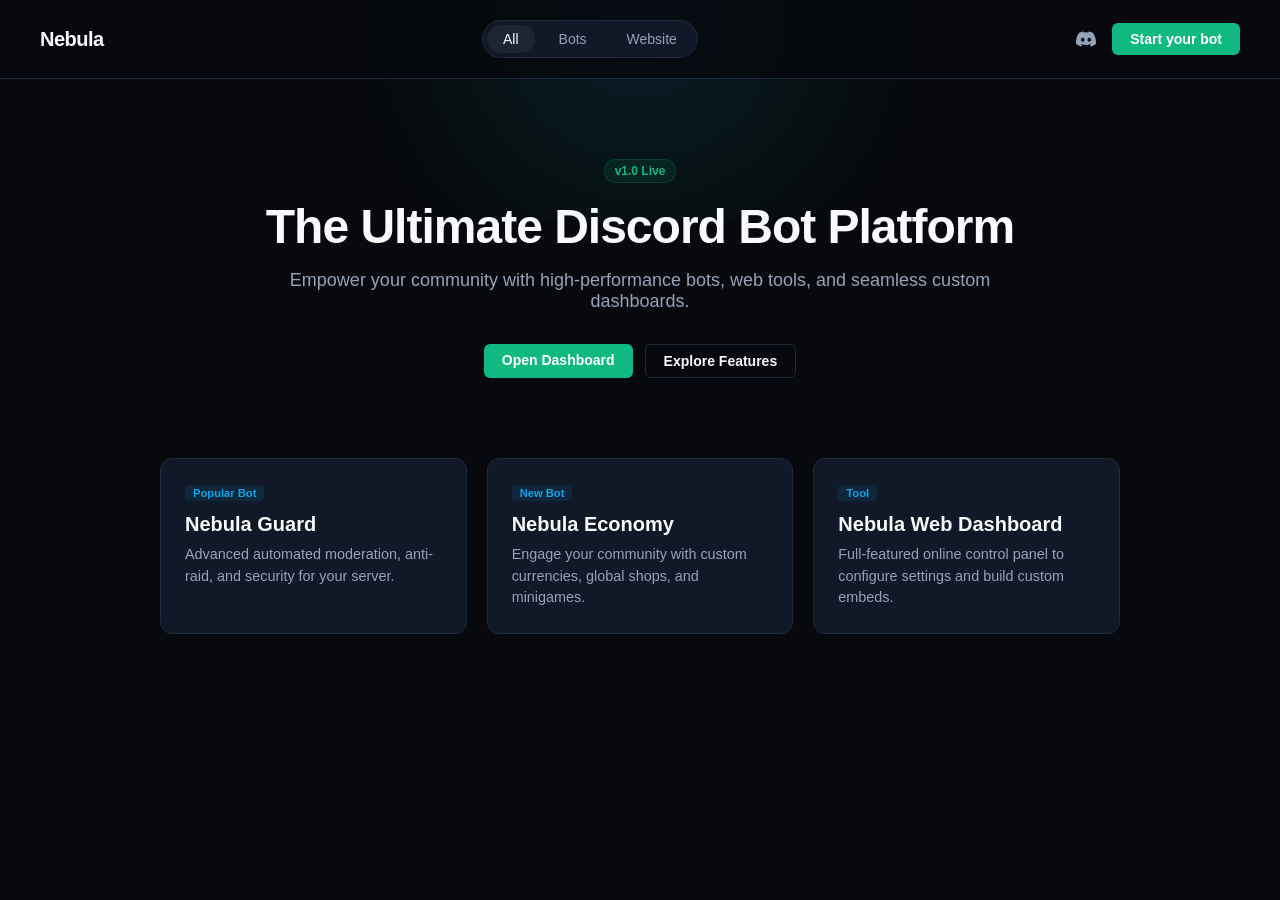
==== index.html @ f9d6f160 "Add Nebula website files" ====
<!DOCTYPE html>
<html lang="en">
<head>
    <meta charset="UTF-8">
    <meta name="viewport" content="width=device-width, initial-scale=1.0">
    <title>Nebula — Discord Bot Platform</title>
    <link rel="stylesheet" href="style.css">
</head>
<body>

    <!-- Background Ambient Glow Animation -->
    <div class="bg-glow"></div>

    <!-- Navigation Bar -->
    <header class="navbar">
        <div class="nav-left">
            <span class="logo">Nebula</span>
        </div>
        
        <nav class="nav-center" id="nav-tabs">
            <!-- Populated dynamically via script.js -->
        </nav>

        <div class="nav-right">
            <a href="https://discord.com" target="_blank" class="discord-icon-link" aria-label="Discord">
                <!-- Official Discord Icon SVG -->
                <svg width="20" height="20" viewBox="0 0 127.14 96.36" fill="currentColor">
                    <path d="M107.7,8.07A105.15,105.15,0,0,0,81.47,0a72.06,72.06,0,0,0-3.36,6.83A97.68,97.68,0,0,0,49,6.83,72.37,72.37,0,0,0,45.64,0,105.89,105.89,0,0,0,19.39,8.09C2.79,32.65-1.71,56.6.54,80.21h0A105.73,105.73,0,0,0,32.71,96.36,77.7,77.7,0,0,0,39.6,85.25a68.42,68.42,0,0,1-10.85-5.18c.91-.66,1.8-1.34,2.66-2a75.57,75.57,0,0,0,64.32,0c.87.71,1.76,1.39,2.66,2a68.68,68.68,0,0,1-10.87,5.19,77,77,0,0,0,6.89,11.1,105.25,105.25,0,0,0,32.19-16.14c2.63-27.29-4.5-51.14-18.9-72.15ZM42.45,65.69C36.18,65.69,31,60,31,53s5.18-12.72,11.45-12.72S53.9,46,53.88,53,48.72,65.69,42.45,65.69Zm42.24,0C78.41,65.69,73.25,60,73.25,53s5.18-12.72,11.45-12.72S96.15,46,96.13,53,91,65.69,84.69,65.69Z"/>
                </svg>
            </a>
            <a href="dashboard.html" class="btn-green">Start your bot</a>
        </div>
    </header>

    <!-- Hero Section -->
    <main class="hero-section">
        <div class="hero-content">
            <span class="badge">v1.0 Live</span>
            <h1 id="site-title">The Ultimate Discord Bot Platform</h1>
            <p id="site-tagline">Empower your community with high-performance bots, web tools, and seamless custom dashboards.</p>
            <div class="hero-buttons">
                <a href="dashboard.html" class="btn-green">Open Dashboard</a>
                <a href="#items-grid" class="btn-outline">Explore Features</a>
            </div>
        </div>
    </main>

    <!-- Filterable Content Section -->
    <section class="catalog-section" id="items-grid">
        <div class="catalog-container" id="cards-container">
            <!-- Populated dynamically via script.js -->
        </div>
    </section>

    <script src="script.js"></script>
</body>
</html>
---- style.css ----
:root {
    --bg-deep: #07090e;
    --bg-card: #111827;
    --border-color: #1e293b;
    --accent-blue: #0ea5e9;
    --accent-green: #10b981;
    --accent-green-hover: #059669;
    --text-main: #f8fafc;
    --text-muted: #94a3b8;
}

* {
    box-sizing: border-box;
    margin: 0;
    padding: 0;
    font-family: -apple-system, BlinkMacSystemFont, "Segoe UI", Roboto, Helvetica, Arial, sans-serif;
}

body {
    background-color: var(--bg-deep);
    color: var(--text-main);
    min-height: 100vh;
    overflow-x: hidden;
}

/* Background Ambient Glow Animation */
.bg-glow {
    position: fixed;
    top: -20%;
    left: 50%;
    transform: translateX(-50%);
    width: 600px;
    height: 400px;
    background: radial-gradient(circle, rgba(14, 165, 233, 0.12) 0%, rgba(16, 185, 129, 0.05) 50%, transparent 80%);
    z-index: -1;
    animation: drift 10s ease-in-out infinite alternate;
}

@keyframes drift {
    0% { transform: translate(-50%, 0) scale(1); }
    100% { transform: translate(-45%, 30px) scale(1.1); }
}

/* Navbar */
.navbar {
    display: flex;
    justify-content: space-between;
    align-items: center;
    padding: 20px 40px;
    border-bottom: 1px solid var(--border-color);
    background: rgba(7, 9, 14, 0.8);
    backdrop-filter: blur(10px);
    position: sticky;
    top: 0;
    z-index: 100;
}

.logo {
    font-size: 1.25rem;
    font-weight: 700;
    letter-spacing: -0.5px;
    color: var(--text-main);
}

.nav-center {
    display: flex;
    gap: 8px;
    background: var(--bg-card);
    padding: 4px;
    border-radius: 9999px;
    border: 1px solid var(--border-color);
}

.nav-tab {
    background: transparent;
    border: none;
    color: var(--text-muted);
    padding: 6px 16px;
    border-radius: 9999px;
    font-size: 0.875rem;
    cursor: pointer;
    transition: all 0.2s ease;
}

.nav-tab:hover, .nav-tab.active {
    color: var(--text-main);
    background: rgba(255, 255, 255, 0.05);
}

.nav-right {
    display: flex;
    align-items: center;
    gap: 16px;
}

.discord-icon-link {
    color: var(--text-muted);
    display: flex;
    align-items: center;
    transition: color 0.2s;
}

.discord-icon-link:hover {
    color: var(--text-main);
}

/* Buttons */
.btn-green {
    background-color: var(--accent-green);
    color: #ffffff;
    padding: 8px 18px;
    border-radius: 6px;
    font-size: 0.875rem;
    font-weight: 600;
    text-decoration: none;
    transition: background-color 0.2s, transform 0.1s;
}

.btn-green:hover {
    background-color: var(--accent-green-hover);
}

.btn-outline {
    background: transparent;
    border: 1px solid var(--border-color);
    color: var(--text-main);
    padding: 8px 18px;
    border-radius: 6px;
    font-size: 0.875rem;
    font-weight: 600;
    text-decoration: none;
    transition: background 0.2s;
}

.btn-outline:hover {
    background: rgba(255, 255, 255, 0.05);
}

/* Hero Section */
.hero-section {
    padding: 80px 20px 40px;
    text-align: center;
    max-width: 800px;
    margin: 0 auto;
}

.badge {
    display: inline-block;
    background: rgba(16, 185, 129, 0.1);
    color: var(--accent-green);
    padding: 4px 10px;
    border-radius: 9999px;
    font-size: 0.75rem;
    font-weight: 600;
    margin-bottom: 16px;
    border: 1px solid rgba(16, 185, 129, 0.2);
}

.hero-content h1 {
    font-size: 3rem;
    font-weight: 800;
    letter-spacing: -1px;
    margin-bottom: 16px;
}

.hero-content p {
    color: var(--text-muted);
    font-size: 1.125rem;
    margin-bottom: 32px;
}

.hero-buttons {
    display: flex;
    justify-content: center;
    gap: 12px;
}

/* Catalog Section / Cards Grid */
.catalog-section {
    max-width: 1000px;
    margin: 40px auto 80px;
    padding: 0 20px;
}

.catalog-container {
    display: grid;
    grid-template-columns: repeat(auto-fit, minmax(280px, 1fr));
    gap: 20px;
}

.card {
    background-color: var(--bg-card);
    border: 1px solid var(--border-color);
    border-radius: 12px;
    padding: 24px;
    transition: transform 0.2s, border-color 0.2s;
}

.card:hover {
    transform: translateY(-3px);
    border-color: rgba(14, 165, 233, 0.4);
}

.card-badge {
    display: inline-block;
    font-size: 0.7rem;
    background: rgba(14, 165, 233, 0.1);
    color: var(--accent-blue);
    padding: 2px 8px;
    border-radius: 4px;
    margin-bottom: 12px;
    font-weight: 600;
}

.card h3 {
    font-size: 1.25rem;
    margin-bottom: 8px;
}

.card p {
    color: var(--text-muted);
    font-size: 0.9rem;
    line-height: 1.5;
}
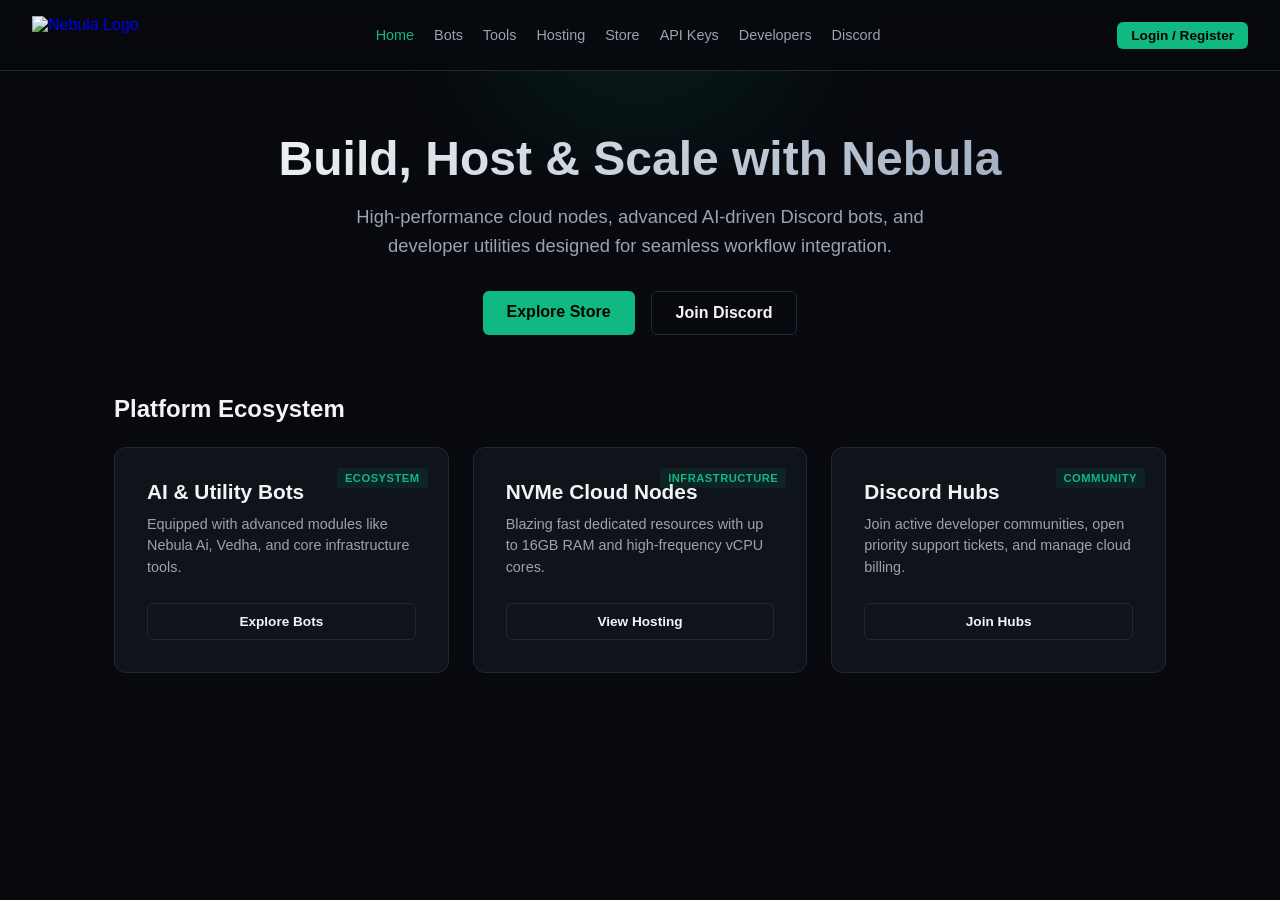
==== commit b24f9e7c: "Update storage safely without secrets" ====
--- a/index.html
+++ b/index.html
@@ -3,55 +3,82 @@
 <head>
     <meta charset="UTF-8">
     <meta name="viewport" content="width=device-width, initial-scale=1.0">
-    <title>Nebula — Discord Bot Platform</title>
+    <title>Home — Nebula</title>
     <link rel="stylesheet" href="style.css">
 </head>
 <body>
-
-    <!-- Background Ambient Glow Animation -->
     <div class="bg-glow"></div>
-
-    <!-- Navigation Bar -->
     <header class="navbar">
         <div class="nav-left">
-            <span class="logo">Nebula</span>
+            <a href="index.html" class="logo"><img src="nebula.png" alt="Nebula Logo"></a>
         </div>
-        
-        <nav class="nav-center" id="nav-tabs">
-            <!-- Populated dynamically via script.js -->
+        <nav class="nav-center">
+            <a href="index.html" class="nav-tab active">Home</a>
+            <a href="bots.html" class="nav-tab">Bots</a>
+            <a href="tools.html" class="nav-tab">Tools</a>
+            <a href="hosting.html" class="nav-tab">Hosting</a>
+            <a href="store.html" class="nav-tab">Store</a>
+            <a href="api-keys.html" class="nav-tab">API Keys</a>
+            <a href="dev.html" class="nav-tab">Developers</a>
+            <a href="discord.html" class="nav-tab">Discord</a>
         </nav>
-
-        <div class="nav-right">
-            <a href="https://discord.com" target="_blank" class="discord-icon-link" aria-label="Discord">
-                <!-- Official Discord Icon SVG -->
-                <svg width="20" height="20" viewBox="0 0 127.14 96.36" fill="currentColor">
-                    <path d="M107.7,8.07A105.15,105.15,0,0,0,81.47,0a72.06,72.06,0,0,0-3.36,6.83A97.68,97.68,0,0,0,49,6.83,72.37,72.37,0,0,0,45.64,0,105.89,105.89,0,0,0,19.39,8.09C2.79,32.65-1.71,56.6.54,80.21h0A105.73,105.73,0,0,0,32.71,96.36,77.7,77.7,0,0,0,39.6,85.25a68.42,68.42,0,0,1-10.85-5.18c.91-.66,1.8-1.34,2.66-2a75.57,75.57,0,0,0,64.32,0c.87.71,1.76,1.39,2.66,2a68.68,68.68,0,0,1-10.87,5.19,77,77,0,0,0,6.89,11.1,105.25,105.25,0,0,0,32.19-16.14c2.63-27.29-4.5-51.14-18.9-72.15ZM42.45,65.69C36.18,65.69,31,60,31,53s5.18-12.72,11.45-12.72S53.9,46,53.88,53,48.72,65.69,42.45,65.69Zm42.24,0C78.41,65.69,73.25,60,73.25,53s5.18-12.72,11.45-12.72S96.15,46,96.13,53,91,65.69,84.69,65.69Z"/>
-                </svg>
-            </a>
-            <a href="dashboard.html" class="btn-green">Start your bot</a>
-        </div>
+        <div class="nav-right" id="nav-auth-buttons"></div>
     </header>
 
-    <!-- Hero Section -->
-    <main class="hero-section">
-        <div class="hero-content">
-            <span class="badge">v1.0 Live</span>
-            <h1 id="site-title">The Ultimate Discord Bot Platform</h1>
-            <p id="site-tagline">Empower your community with high-performance bots, web tools, and seamless custom dashboards.</p>
-            <div class="hero-buttons">
-                <a href="dashboard.html" class="btn-green">Open Dashboard</a>
-                <a href="#items-grid" class="btn-outline">Explore Features</a>
+    <main style="max-width: 1100px; margin: 60px auto; padding: 0 24px;">
+        <!-- Hero Section -->
+        <div style="text-align: center; margin-bottom: 60px;">
+            <h1 style="font-size: 3rem; font-weight: 800; margin-bottom: 16px; background: linear-gradient(135deg, #fff, #94a3b8); -webkit-background-clip: text; -webkit-text-fill-color: transparent;">Build, Host & Scale with Nebula</h1>
+            <p style="color: var(--text-muted); font-size: 1.15rem; max-width: 650px; margin: 0 auto 30px; line-height: 1.6;">High-performance cloud nodes, advanced AI-driven Discord bots, and developer utilities designed for seamless workflow integration.</p>
+            <div style="display: flex; justify-content: center; gap: 16px;">
+                <a href="store.html" class="btn-green" style="padding: 12px 24px; text-decoration:none; font-weight: 600;">Explore Store</a>
+                <a href="discord.html" class="btn-outline" style="padding: 12px 24px; text-decoration:none; font-weight: 600;">Join Discord</a>
             </div>
         </div>
+
+        <!-- Ecosystem Grid (Loaded from data.json) -->
+        <h2 style="font-size: 1.5rem; margin-bottom: 24px; font-weight: 700;">Platform Ecosystem</h2>
+        <div id="home-ecosystem-grid" style="display: grid; grid-template-columns: repeat(auto-fit, minmax(300px, 1fr)); gap: 24px; margin-bottom: 60px;"></div>
     </main>
 
-    <!-- Filterable Content Section -->
-    <section class="catalog-section" id="items-grid">
-        <div class="catalog-container" id="cards-container">
-            <!-- Populated dynamically via script.js -->
-        </div>
-    </section>
+    <script>
+        async function loadHomeData() {
+            try {
+                const response = await fetch('data.json');
+                const data = await response.json();
+                const grid = document.getElementById('home-ecosystem-grid');
+                grid.innerHTML = '';
 
-    <script src="script.js"></script>
+                // If data.json has ecosystem/bots sections
+                const items = data.ecosystem || [
+                    { title: "AI & Utility Bots", badge: "ECOSYSTEM", description: "Equipped with advanced modules like Nebula Ai, Code Studio, and Vedha audio systems.", link: "bots.html", linkText: "Explore Bots" },
+                    { title: "NVMe Cloud Nodes", badge: "INFRASTRUCTURE", description: "Blazing fast dedicated resources with up to 16GB RAM and high-frequency vCPU cores.", link: "hosting.html", linkText: "View Hosting" },
+                    { title: "Discord Hubs", badge: "COMMUNITY", description: "Join active developer communities, open priority support tickets, and manage cloud billing.", link: "discord.html", linkText: "Join Hubs" }
+                ];
+
+                items.forEach(item => {
+                    grid.innerHTML += `
+                        <div class="card" style="padding: 32px; display: flex; flex-direction: column; justify-content: space-between;">
+                            <div>
+                                <span class="card-badge">${item.badge}</span>
+                                <h3 style="font-size: 1.3rem; margin-bottom: 10px;">${item.title}</h3>
+                                <p style="color: var(--text-muted); font-size: 0.9rem; margin-bottom: 24px; line-height: 1.5;">${item.description}</p>
+                            </div>
+                            <a href="${item.link}" class="btn-outline" style="text-align: center; text-decoration: none; padding: 10px; font-size: 0.85rem; font-weight: 600;">${item.linkText || 'Open'}</a>
+                        </div>
+                    `;
+                });
+            } catch (err) {
+                console.error("Could not load data.json", err);
+            }
+
+            const session = JSON.parse(localStorage.getItem('nebula_session'));
+            document.getElementById('nav-auth-buttons').innerHTML = session ? 
+                `<button onclick="localStorage.removeItem('nebula_session'); window.location.reload();" class="btn-outline" style="font-size:0.85rem; padding:6px 14px;">Logout</button>` :
+                `<a href="index.html" class="btn-green" style="font-size:0.85rem; padding:6px 14px; text-decoration:none;">Login / Register</a>`;
+        }
+
+        loadHomeData();
+    </script>
 </body>
 </html>
--- a/style.css
+++ b/style.css
@@ -1,224 +1,56 @@
 :root {
-    --bg-deep: #07090e;
-    --bg-card: #111827;
-    --border-color: #1e293b;
-    --accent-blue: #0ea5e9;
+    --bg-color: #07090e;
+    --card-bg: #0f131a;
+    --border-color: #212833;
+    --text-main: #f3f4f6;
+    --text-muted: #9ca3af;
     --accent-green: #10b981;
     --accent-green-hover: #059669;
-    --text-main: #f8fafc;
-    --text-muted: #94a3b8;
 }
 
-* {
-    box-sizing: border-box;
-    margin: 0;
-    padding: 0;
-    font-family: -apple-system, BlinkMacSystemFont, "Segoe UI", Roboto, Helvetica, Arial, sans-serif;
+* { box-sizing: border-box; margin: 0; padding: 0; font-family: -apple-system, BlinkMacSystemFont, "Segoe UI", Roboto, sans-serif; }
+body { background-color: var(--bg-color); color: var(--text-main); min-height: 100vh; overflow-x: hidden; }
+
+.bg-glow {
+    position: fixed; top: -20%; left: 50%; transform: translateX(-50%);
+    width: 600px; height: 350px; background: radial-gradient(circle, rgba(16,185,129,0.12) 0%, rgba(7,9,14,0) 70%);
+    z-index: -1; pointer-events: none;
 }
 
-body {
-    background-color: var(--bg-deep);
-    color: var(--text-main);
-    min-height: 100vh;
-    overflow-x: hidden;
+.navbar {
+    display: flex; justify-content: space-between; align-items: center;
+    padding: 16px 32px; border-bottom: 1px solid var(--border-color);
+    background: rgba(7, 9, 14, 0.85); backdrop-filter: blur(10px);
+    position: sticky; top: 0; z-index: 100;
+}
+.logo { display: flex; align-items: center; text-decoration: none; }
+.logo img { height: 38px; width: auto; object-fit: contain; }
+
+.nav-center { display: flex; gap: 20px; align-items: center; }
+.nav-tab { color: var(--text-muted); text-decoration: none; font-size: 0.9rem; transition: color 0.2s; }
+.nav-tab:hover, .nav-tab.active { color: var(--accent-green); }
+
+.card {
+    background: var(--card-bg); border: 1px solid var(--border-color);
+    border-radius: 12px; padding: 24px; position: relative; transition: border-color 0.2s;
+}
+.card:hover { border-color: rgba(16,185,129,0.4); }
+
+.card-badge {
+    position: absolute; top: 20px; right: 20px;
+    background: rgba(16,185,129,0.1); color: var(--accent-green);
+    font-size: 0.7rem; font-weight: 700; padding: 4px 8px; border-radius: 4px;
+    text-transform: uppercase; letter-spacing: 0.5px;
 }
 
-/* Background Ambient Glow Animation */
-.bg-glow {
-    position: fixed;
-    top: -20%;
-    left: 50%;
-    transform: translateX(-50%);
-    width: 600px;
-    height: 400px;
-    background: radial-gradient(circle, rgba(14, 165, 233, 0.12) 0%, rgba(16, 185, 129, 0.05) 50%, transparent 80%);
-    z-index: -1;
-    animation: drift 10s ease-in-out infinite alternate;
+.btn-green {
+    background: var(--accent-green); color: #000; font-weight: 600;
+    border: none; border-radius: 6px; padding: 8px 16px; cursor: pointer; transition: background 0.2s; text-decoration: none; display: inline-block; text-align: center;
 }
-
-@keyframes drift {
-    0% { transform: translate(-50%, 0) scale(1); }
-    100% { transform: translate(-45%, 30px) scale(1.1); }
-}
-
-/* Navbar */
-.navbar {
-    display: flex;
-    justify-content: space-between;
-    align-items: center;
-    padding: 20px 40px;
-    border-bottom: 1px solid var(--border-color);
-    background: rgba(7, 9, 14, 0.8);
-    backdrop-filter: blur(10px);
-    position: sticky;
-    top: 0;
-    z-index: 100;
-}
-
-.logo {
-    font-size: 1.25rem;
-    font-weight: 700;
-    letter-spacing: -0.5px;
-    color: var(--text-main);
-}
-
-.nav-center {
-    display: flex;
-    gap: 8px;
-    background: var(--bg-card);
-    padding: 4px;
-    border-radius: 9999px;
-    border: 1px solid var(--border-color);
-}
-
-.nav-tab {
-    background: transparent;
-    border: none;
-    color: var(--text-muted);
-    padding: 6px 16px;
-    border-radius: 9999px;
-    font-size: 0.875rem;
-    cursor: pointer;
-    transition: all 0.2s ease;
-}
-
-.nav-tab:hover, .nav-tab.active {
-    color: var(--text-main);
-    background: rgba(255, 255, 255, 0.05);
-}
-
-.nav-right {
-    display: flex;
-    align-items: center;
-    gap: 16px;
-}
-
-.discord-icon-link {
-    color: var(--text-muted);
-    display: flex;
-    align-items: center;
-    transition: color 0.2s;
-}
-
-.discord-icon-link:hover {
-    color: var(--text-main);
-}
-
-/* Buttons */
-.btn-green {
-    background-color: var(--accent-green);
-    color: #ffffff;
-    padding: 8px 18px;
-    border-radius: 6px;
-    font-size: 0.875rem;
-    font-weight: 600;
-    text-decoration: none;
-    transition: background-color 0.2s, transform 0.1s;
-}
-
-.btn-green:hover {
-    background-color: var(--accent-green-hover);
-}
+.btn-green:hover { background: var(--accent-green-hover); color: #fff; }
 
 .btn-outline {
-    background: transparent;
-    border: 1px solid var(--border-color);
-    color: var(--text-main);
-    padding: 8px 18px;
-    border-radius: 6px;
-    font-size: 0.875rem;
-    font-weight: 600;
-    text-decoration: none;
-    transition: background 0.2s;
+    background: transparent; color: var(--text-main); font-weight: 600;
+    border: 1px solid var(--border-color); border-radius: 6px; padding: 8px 16px; cursor: pointer; transition: border-color 0.2s; text-decoration: none; display: inline-block; text-align: center;
 }
-
-.btn-outline:hover {
-    background: rgba(255, 255, 255, 0.05);
-}
-
-/* Hero Section */
-.hero-section {
-    padding: 80px 20px 40px;
-    text-align: center;
-    max-width: 800px;
-    margin: 0 auto;
-}
-
-.badge {
-    display: inline-block;
-    background: rgba(16, 185, 129, 0.1);
-    color: var(--accent-green);
-    padding: 4px 10px;
-    border-radius: 9999px;
-    font-size: 0.75rem;
-    font-weight: 600;
-    margin-bottom: 16px;
-    border: 1px solid rgba(16, 185, 129, 0.2);
-}
-
-.hero-content h1 {
-    font-size: 3rem;
-    font-weight: 800;
-    letter-spacing: -1px;
-    margin-bottom: 16px;
-}
-
-.hero-content p {
-    color: var(--text-muted);
-    font-size: 1.125rem;
-    margin-bottom: 32px;
-}
-
-.hero-buttons {
-    display: flex;
-    justify-content: center;
-    gap: 12px;
-}
-
-/* Catalog Section / Cards Grid */
-.catalog-section {
-    max-width: 1000px;
-    margin: 40px auto 80px;
-    padding: 0 20px;
-}
-
-.catalog-container {
-    display: grid;
-    grid-template-columns: repeat(auto-fit, minmax(280px, 1fr));
-    gap: 20px;
-}
-
-.card {
-    background-color: var(--bg-card);
-    border: 1px solid var(--border-color);
-    border-radius: 12px;
-    padding: 24px;
-    transition: transform 0.2s, border-color 0.2s;
-}
-
-.card:hover {
-    transform: translateY(-3px);
-    border-color: rgba(14, 165, 233, 0.4);
-}
-
-.card-badge {
-    display: inline-block;
-    font-size: 0.7rem;
-    background: rgba(14, 165, 233, 0.1);
-    color: var(--accent-blue);
-    padding: 2px 8px;
-    border-radius: 4px;
-    margin-bottom: 12px;
-    font-weight: 600;
-}
-
-.card h3 {
-    font-size: 1.25rem;
-    margin-bottom: 8px;
-}
-
-.card p {
-    color: var(--text-muted);
-    font-size: 0.9rem;
-    line-height: 1.5;
-}+.btn-outline:hover { border-color: var(--accent-green); }
